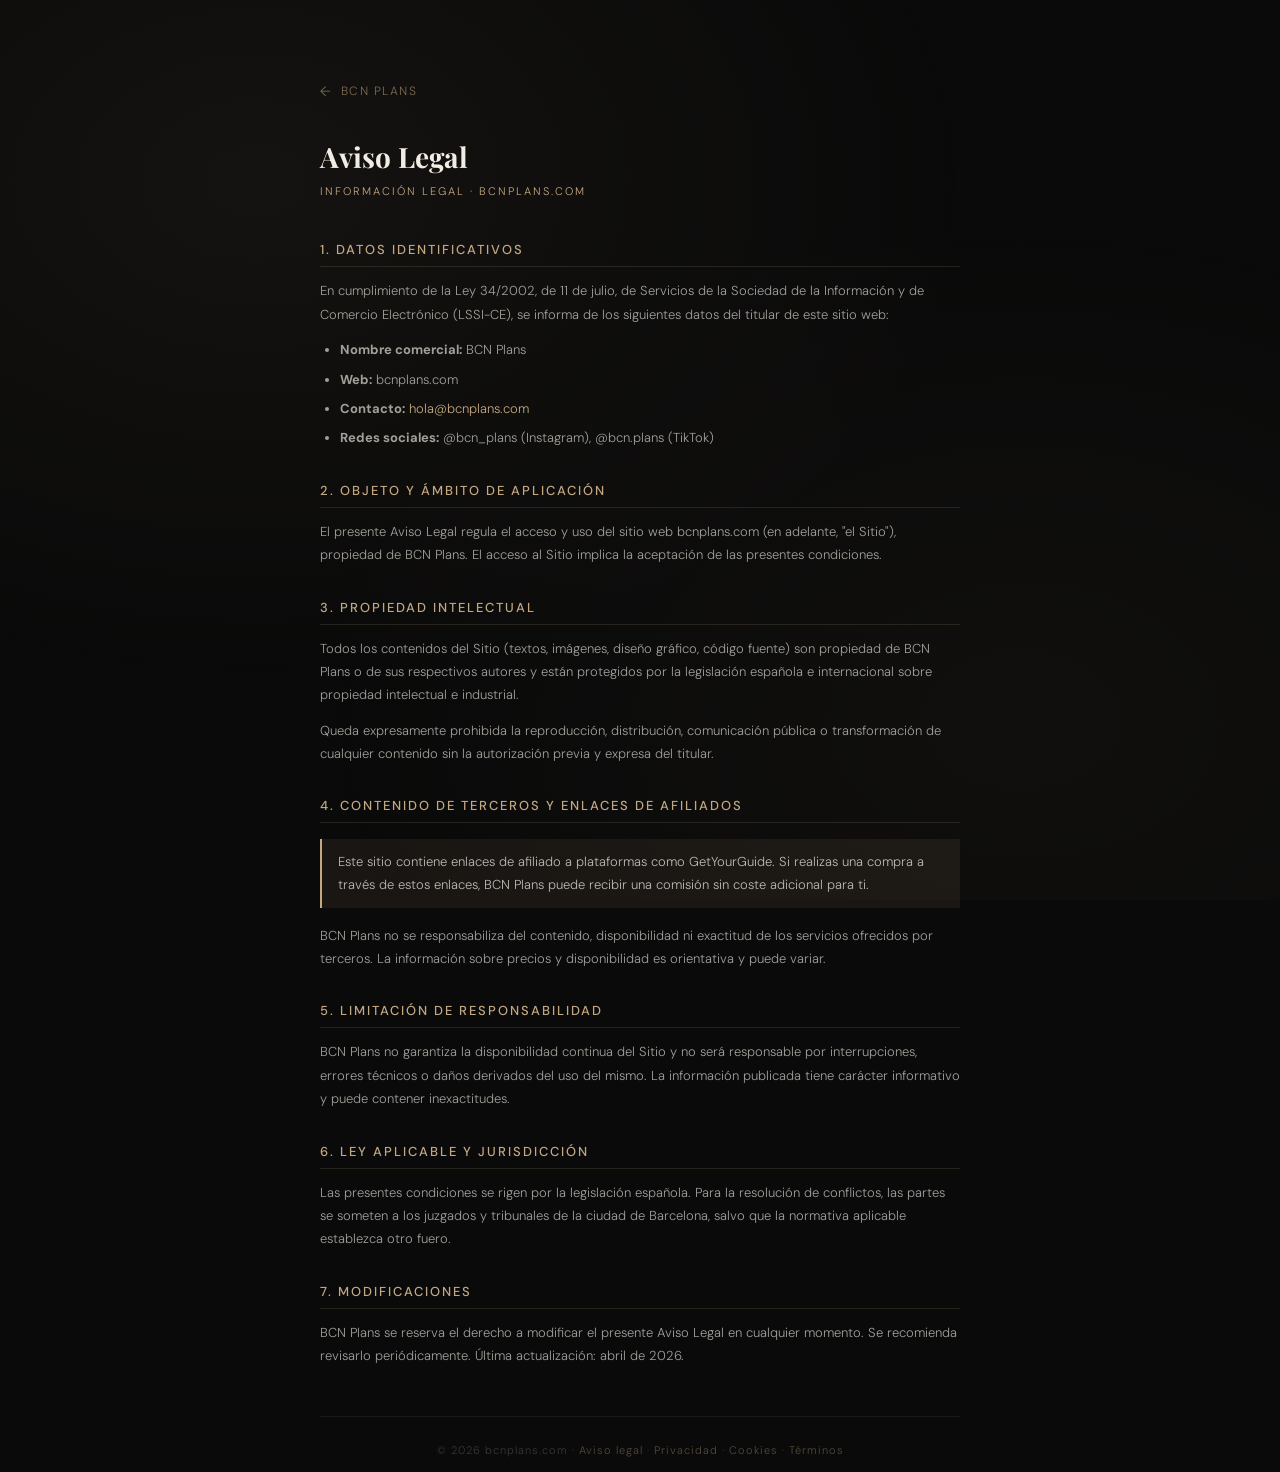
==== aviso-legal/index.html @ 31c536ae "terminos" ====
<!DOCTYPE html>
<html lang="es">
<head>
<meta charset="UTF-8">
<meta name="viewport" content="width=device-width, initial-scale=1.0">
<link rel="icon" type="image/svg+xml" href="/favicon.svg">
<link rel="preconnect" href="https://fonts.googleapis.com">
<link href="https://fonts.googleapis.com/css2?family=Playfair+Display:wght@400;700;900&family=DM+Sans:wght@300;400;500&display=swap" rel="stylesheet">
<style>
*{margin:0;padding:0;box-sizing:border-box}
html,body{height:100%;min-height:100vh}
body{background:#0a0a0a;color:#f5f0e8;font-family:'DM Sans',sans-serif;font-weight:300;min-height:100vh;display:flex;flex-direction:column;align-items:center;padding:80px 20px 60px;position:relative;overflow-x:hidden}
body::before{content:'';position:fixed;inset:0;background:radial-gradient(ellipse at 20% 20%,rgba(196,168,130,0.06) 0%,transparent 50%),radial-gradient(ellipse at 80% 80%,rgba(196,168,130,0.04) 0%,transparent 50%);pointer-events:none}
.container{width:100%;max-width:640px}
.back{display:inline-flex;align-items:center;gap:8px;color:rgba(196,168,130,0.6);text-decoration:none;font-size:12px;letter-spacing:1.5px;text-transform:uppercase;margin-bottom:40px;transition:color 0.2s}
.back:hover{color:#c4a882}
.back::before{content:'←';font-size:14px}
h1{font-family:'Playfair Display',serif;font-size:28px;font-weight:700;color:#f5f0e8;margin-bottom:8px;line-height:1.2}
.subtitle{font-size:11px;letter-spacing:2px;text-transform:uppercase;color:#c4a882;margin-bottom:40px}
h2{font-size:13px;font-weight:500;letter-spacing:2px;text-transform:uppercase;color:#c4a882;margin:32px 0 12px;padding-bottom:8px;border-bottom:1px solid rgba(196,168,130,0.15)}
p,li{font-size:13px;color:rgba(245,240,232,0.65);line-height:1.8;margin-bottom:12px}
ul,ol{padding-left:20px;margin-bottom:12px}
li{margin-bottom:6px}
a{color:#c4a882;text-decoration:none}
a:hover{text-decoration:underline}
.highlight{background:rgba(196,168,130,0.08);border-left:2px solid #c4a882;padding:12px 16px;margin:16px 0;font-size:13px;color:rgba(245,240,232,0.75);line-height:1.7}
.footer-text{margin-top:48px;padding-top:24px;border-top:1px solid rgba(196,168,130,0.1);font-size:11px;color:rgba(245,240,232,0.2);letter-spacing:1px;text-align:center}
.footer-text a{color:rgba(196,168,130,0.4)}
</style>
</head>
<body>
<div class="container">
<a href="/" class="back">BCN Plans</a>

<h1>Aviso Legal</h1>
<p class="subtitle">Información legal · bcnplans.com</p>

<h2>1. Datos identificativos</h2>
<p>En cumplimiento de la Ley 34/2002, de 11 de julio, de Servicios de la Sociedad de la Información y de Comercio Electrónico (LSSI-CE), se informa de los siguientes datos del titular de este sitio web:</p>
<ul>
  <li><strong>Nombre comercial:</strong> BCN Plans</li>
  <li><strong>Web:</strong> bcnplans.com</li>
  <li><strong>Contacto:</strong> <a href="mailto:hola@bcnplans.com">hola@bcnplans.com</a></li>
  <li><strong>Redes sociales:</strong> @bcn_plans (Instagram), @bcn.plans (TikTok)</li>
</ul>

<h2>2. Objeto y ámbito de aplicación</h2>
<p>El presente Aviso Legal regula el acceso y uso del sitio web bcnplans.com (en adelante, "el Sitio"), propiedad de BCN Plans. El acceso al Sitio implica la aceptación de las presentes condiciones.</p>

<h2>3. Propiedad intelectual</h2>
<p>Todos los contenidos del Sitio (textos, imágenes, diseño gráfico, código fuente) son propiedad de BCN Plans o de sus respectivos autores y están protegidos por la legislación española e internacional sobre propiedad intelectual e industrial.</p>
<p>Queda expresamente prohibida la reproducción, distribución, comunicación pública o transformación de cualquier contenido sin la autorización previa y expresa del titular.</p>

<h2>4. Contenido de terceros y enlaces de afiliados</h2>
<div class="highlight">
Este sitio contiene enlaces de afiliado a plataformas como GetYourGuide. Si realizas una compra a través de estos enlaces, BCN Plans puede recibir una comisión sin coste adicional para ti.
</div>
<p>BCN Plans no se responsabiliza del contenido, disponibilidad ni exactitud de los servicios ofrecidos por terceros. La información sobre precios y disponibilidad es orientativa y puede variar.</p>

<h2>5. Limitación de responsabilidad</h2>
<p>BCN Plans no garantiza la disponibilidad continua del Sitio y no será responsable por interrupciones, errores técnicos o daños derivados del uso del mismo. La información publicada tiene carácter informativo y puede contener inexactitudes.</p>

<h2>6. Ley aplicable y jurisdicción</h2>
<p>Las presentes condiciones se rigen por la legislación española. Para la resolución de conflictos, las partes se someten a los juzgados y tribunales de la ciudad de Barcelona, salvo que la normativa aplicable establezca otro fuero.</p>

<h2>7. Modificaciones</h2>
<p>BCN Plans se reserva el derecho a modificar el presente Aviso Legal en cualquier momento. Se recomienda revisarlo periódicamente. Última actualización: abril de 2026.</p>

<p class="footer-text">© 2026 bcnplans.com · <a href="/aviso-legal/">Aviso legal</a> · <a href="/privacidad/">Privacidad</a> · <a href="/cookies/">Cookies</a> · <a href="/terminos/">Términos</a></p>
</div>
</body>
</html>
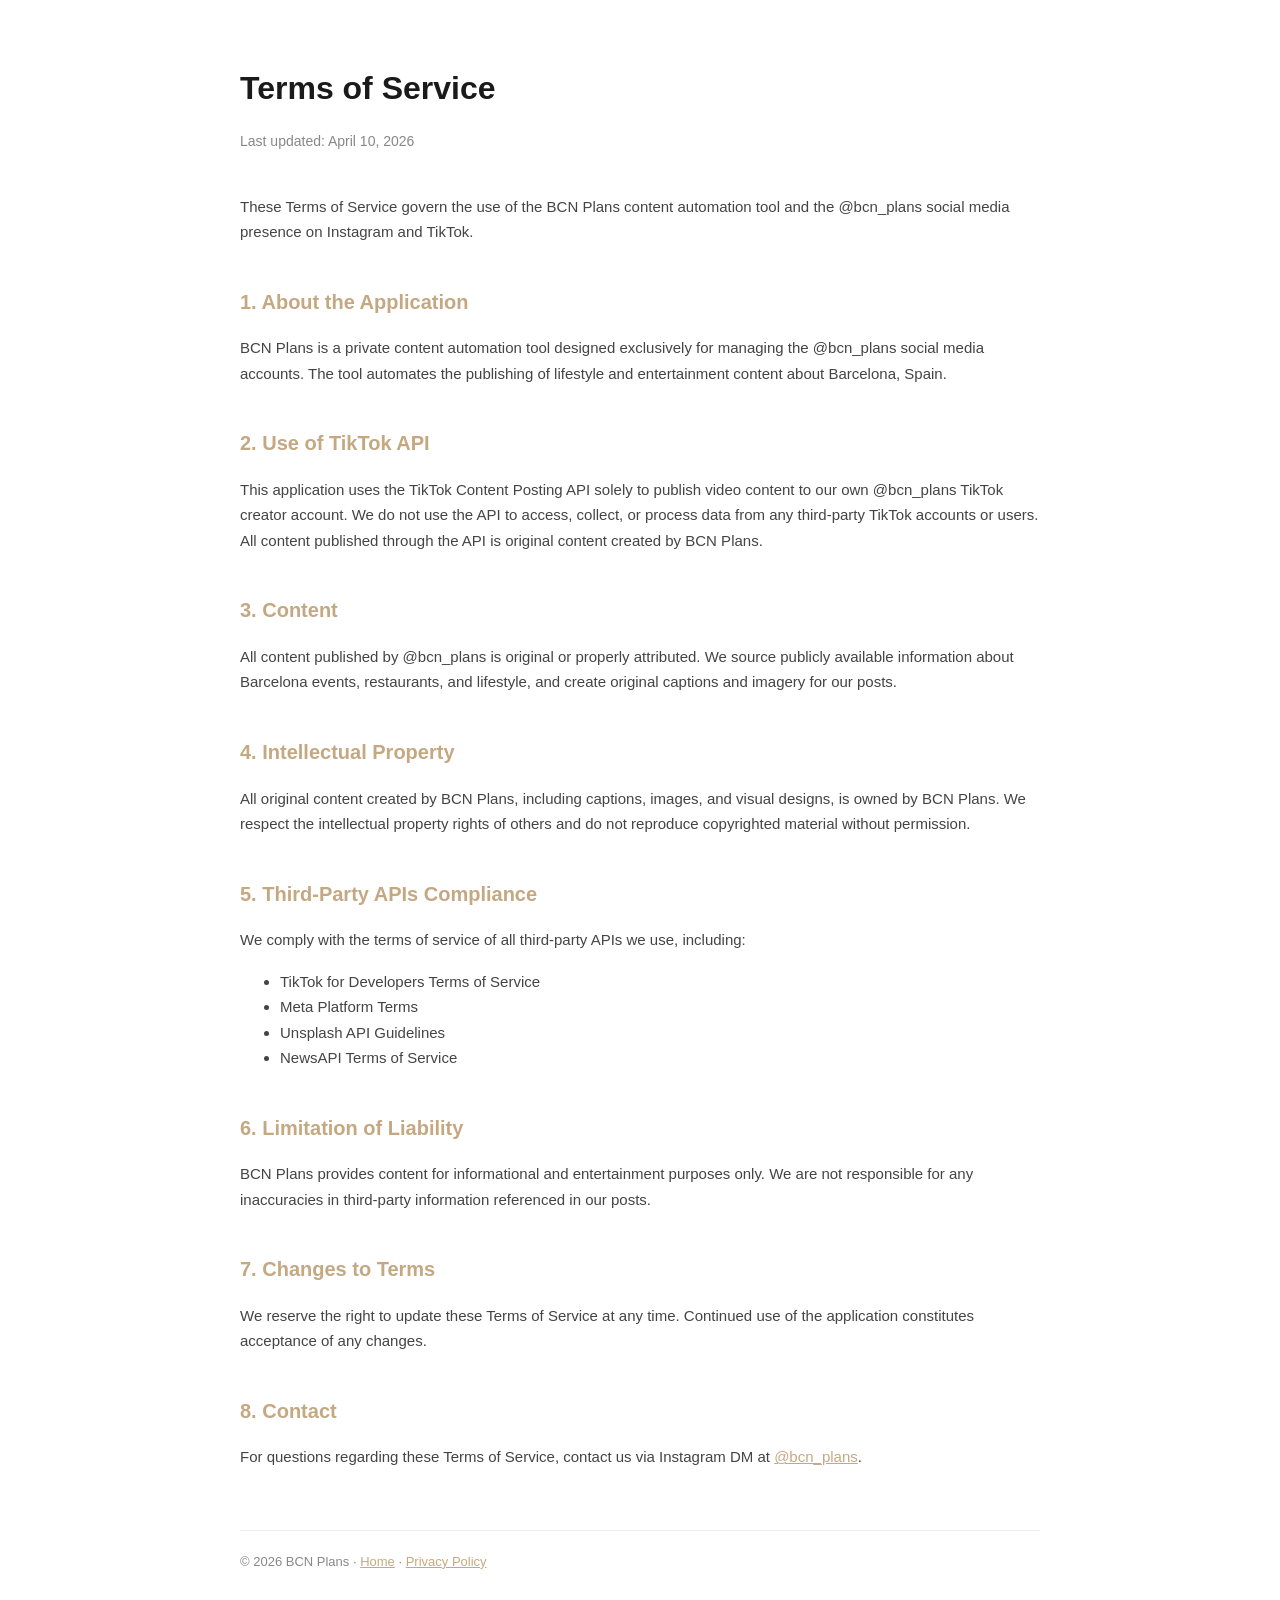
==== commit cef644c6: "descripción del cambio" ====
--- a/aviso-legal/index.html
+++ b/aviso-legal/index.html
@@ -1,72 +1,57 @@
 <!DOCTYPE html>
-<html lang="es">
+<html lang="en">
 <head>
 <meta charset="UTF-8">
 <meta name="viewport" content="width=device-width, initial-scale=1.0">
-<link rel="icon" type="image/svg+xml" href="/favicon.svg">
-<link rel="preconnect" href="https://fonts.googleapis.com">
-<link href="https://fonts.googleapis.com/css2?family=Playfair+Display:wght@400;700;900&family=DM+Sans:wght@300;400;500&display=swap" rel="stylesheet">
+<title>Terms of Service — BCN Plans</title>
 <style>
-*{margin:0;padding:0;box-sizing:border-box}
-html,body{height:100%;min-height:100vh}
-body{background:#0a0a0a;color:#f5f0e8;font-family:'DM Sans',sans-serif;font-weight:300;min-height:100vh;display:flex;flex-direction:column;align-items:center;padding:80px 20px 60px;position:relative;overflow-x:hidden}
-body::before{content:'';position:fixed;inset:0;background:radial-gradient(ellipse at 20% 20%,rgba(196,168,130,0.06) 0%,transparent 50%),radial-gradient(ellipse at 80% 80%,rgba(196,168,130,0.04) 0%,transparent 50%);pointer-events:none}
-.container{width:100%;max-width:640px}
-.back{display:inline-flex;align-items:center;gap:8px;color:rgba(196,168,130,0.6);text-decoration:none;font-size:12px;letter-spacing:1.5px;text-transform:uppercase;margin-bottom:40px;transition:color 0.2s}
-.back:hover{color:#c4a882}
-.back::before{content:'←';font-size:14px}
-h1{font-family:'Playfair Display',serif;font-size:28px;font-weight:700;color:#f5f0e8;margin-bottom:8px;line-height:1.2}
-.subtitle{font-size:11px;letter-spacing:2px;text-transform:uppercase;color:#c4a882;margin-bottom:40px}
-h2{font-size:13px;font-weight:500;letter-spacing:2px;text-transform:uppercase;color:#c4a882;margin:32px 0 12px;padding-bottom:8px;border-bottom:1px solid rgba(196,168,130,0.15)}
-p,li{font-size:13px;color:rgba(245,240,232,0.65);line-height:1.8;margin-bottom:12px}
-ul,ol{padding-left:20px;margin-bottom:12px}
-li{margin-bottom:6px}
-a{color:#c4a882;text-decoration:none}
-a:hover{text-decoration:underline}
-.highlight{background:rgba(196,168,130,0.08);border-left:2px solid #c4a882;padding:12px 16px;margin:16px 0;font-size:13px;color:rgba(245,240,232,0.75);line-height:1.7}
-.footer-text{margin-top:48px;padding-top:24px;border-top:1px solid rgba(196,168,130,0.1);font-size:11px;color:rgba(245,240,232,0.2);letter-spacing:1px;text-align:center}
-.footer-text a{color:rgba(196,168,130,0.4)}
+  body { font-family: -apple-system, sans-serif; max-width: 800px; margin: 0 auto; padding: 40px 20px; color: #1a1a1a; line-height: 1.7; }
+  h1 { font-size: 32px; margin-bottom: 8px; }
+  h2 { font-size: 20px; margin-top: 40px; color: #C4A882; }
+  p, li { font-size: 15px; color: #444; }
+  .date { color: #888; font-size: 14px; margin-bottom: 40px; }
+  a { color: #C4A882; }
+  footer { margin-top: 60px; padding-top: 20px; border-top: 1px solid #eee; color: #888; font-size: 13px; }
 </style>
 </head>
 <body>
-<div class="container">
-<a href="/" class="back">BCN Plans</a>
+<h1>Terms of Service</h1>
+<p class="date">Last updated: April 10, 2026</p>
 
-<h1>Aviso Legal</h1>
-<p class="subtitle">Información legal · bcnplans.com</p>
+<p>These Terms of Service govern the use of the BCN Plans content automation tool and the @bcn_plans social media presence on Instagram and TikTok.</p>
 
-<h2>1. Datos identificativos</h2>
-<p>En cumplimiento de la Ley 34/2002, de 11 de julio, de Servicios de la Sociedad de la Información y de Comercio Electrónico (LSSI-CE), se informa de los siguientes datos del titular de este sitio web:</p>
+<h2>1. About the Application</h2>
+<p>BCN Plans is a private content automation tool designed exclusively for managing the @bcn_plans social media accounts. The tool automates the publishing of lifestyle and entertainment content about Barcelona, Spain.</p>
+
+<h2>2. Use of TikTok API</h2>
+<p>This application uses the TikTok Content Posting API solely to publish video content to our own @bcn_plans TikTok creator account. We do not use the API to access, collect, or process data from any third-party TikTok accounts or users. All content published through the API is original content created by BCN Plans.</p>
+
+<h2>3. Content</h2>
+<p>All content published by @bcn_plans is original or properly attributed. We source publicly available information about Barcelona events, restaurants, and lifestyle, and create original captions and imagery for our posts.</p>
+
+<h2>4. Intellectual Property</h2>
+<p>All original content created by BCN Plans, including captions, images, and visual designs, is owned by BCN Plans. We respect the intellectual property rights of others and do not reproduce copyrighted material without permission.</p>
+
+<h2>5. Third-Party APIs Compliance</h2>
+<p>We comply with the terms of service of all third-party APIs we use, including:</p>
 <ul>
-  <li><strong>Nombre comercial:</strong> BCN Plans</li>
-  <li><strong>Web:</strong> bcnplans.com</li>
-  <li><strong>Contacto:</strong> <a href="mailto:hola@bcnplans.com">hola@bcnplans.com</a></li>
-  <li><strong>Redes sociales:</strong> @bcn_plans (Instagram), @bcn.plans (TikTok)</li>
+  <li>TikTok for Developers Terms of Service</li>
+  <li>Meta Platform Terms</li>
+  <li>Unsplash API Guidelines</li>
+  <li>NewsAPI Terms of Service</li>
 </ul>
 
-<h2>2. Objeto y ámbito de aplicación</h2>
-<p>El presente Aviso Legal regula el acceso y uso del sitio web bcnplans.com (en adelante, "el Sitio"), propiedad de BCN Plans. El acceso al Sitio implica la aceptación de las presentes condiciones.</p>
+<h2>6. Limitation of Liability</h2>
+<p>BCN Plans provides content for informational and entertainment purposes only. We are not responsible for any inaccuracies in third-party information referenced in our posts.</p>
 
-<h2>3. Propiedad intelectual</h2>
-<p>Todos los contenidos del Sitio (textos, imágenes, diseño gráfico, código fuente) son propiedad de BCN Plans o de sus respectivos autores y están protegidos por la legislación española e internacional sobre propiedad intelectual e industrial.</p>
-<p>Queda expresamente prohibida la reproducción, distribución, comunicación pública o transformación de cualquier contenido sin la autorización previa y expresa del titular.</p>
+<h2>7. Changes to Terms</h2>
+<p>We reserve the right to update these Terms of Service at any time. Continued use of the application constitutes acceptance of any changes.</p>
 
-<h2>4. Contenido de terceros y enlaces de afiliados</h2>
-<div class="highlight">
-Este sitio contiene enlaces de afiliado a plataformas como GetYourGuide. Si realizas una compra a través de estos enlaces, BCN Plans puede recibir una comisión sin coste adicional para ti.
-</div>
-<p>BCN Plans no se responsabiliza del contenido, disponibilidad ni exactitud de los servicios ofrecidos por terceros. La información sobre precios y disponibilidad es orientativa y puede variar.</p>
+<h2>8. Contact</h2>
+<p>For questions regarding these Terms of Service, contact us via Instagram DM at <a href="https://instagram.com/bcn_plans">@bcn_plans</a>.</p>
 
-<h2>5. Limitación de responsabilidad</h2>
-<p>BCN Plans no garantiza la disponibilidad continua del Sitio y no será responsable por interrupciones, errores técnicos o daños derivados del uso del mismo. La información publicada tiene carácter informativo y puede contener inexactitudes.</p>
-
-<h2>6. Ley aplicable y jurisdicción</h2>
-<p>Las presentes condiciones se rigen por la legislación española. Para la resolución de conflictos, las partes se someten a los juzgados y tribunales de la ciudad de Barcelona, salvo que la normativa aplicable establezca otro fuero.</p>
-
-<h2>7. Modificaciones</h2>
-<p>BCN Plans se reserva el derecho a modificar el presente Aviso Legal en cualquier momento. Se recomienda revisarlo periódicamente. Última actualización: abril de 2026.</p>
-
-<p class="footer-text">© 2026 bcnplans.com · <a href="/aviso-legal/">Aviso legal</a> · <a href="/privacidad/">Privacidad</a> · <a href="/cookies/">Cookies</a> · <a href="/terminos/">Términos</a></p>
-</div>
+<footer>
+  © 2026 BCN Plans · <a href="/bcnplansweb/">Home</a> · <a href="/bcnplansweb/privacy">Privacy Policy</a>
+</footer>
 </body>
-</html>+</html>
